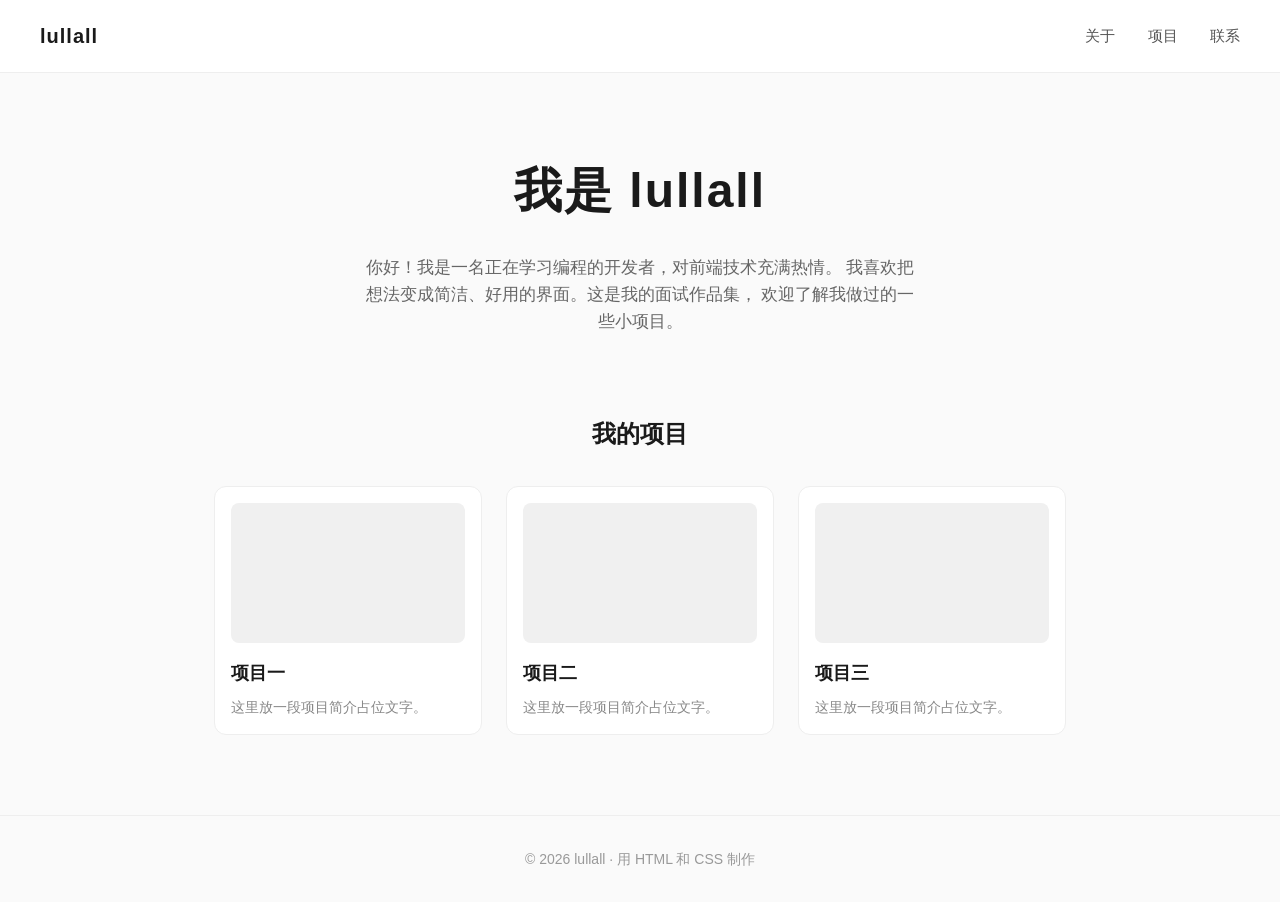
==== index.html @ cda95d5b "完成第一个极简主页" ====
<!DOCTYPE html>
<html lang="zh-CN">
<head>
  <meta charset="UTF-8">
  <meta name="viewport" content="width=device-width, initial-scale=1.0">
  <title>lullall · 个人主页</title>
  <link rel="stylesheet" href="style.css">
</head>
<body>
  <!-- 顶部导航栏 -->
  <header class="navbar">
    <div class="logo">lullall</div>
    <nav class="nav-links">
      <a href="#about">关于</a>
      <a href="#projects">项目</a>
      <a href="#contact">联系</a>
    </nav>
  </header>

  <!-- 主体内容 -->
  <main>
    <!-- 大标题 + 自我介绍 -->
    <section class="hero" id="about">
      <h1 class="title">我是 lullall</h1>
      <p class="intro">
        你好！我是一名正在学习编程的开发者，对前端技术充满热情。
        我喜欢把想法变成简洁、好用的界面。这是我的面试作品集，
        欢迎了解我做过的一些小项目。
      </p>
    </section>

    <!-- 项目卡片占位符 -->
    <section class="projects" id="projects">
      <h2 class="section-title">我的项目</h2>
      <div class="card-grid">
        <article class="card">
          <div class="card-thumb"></div>
          <h3 class="card-title">项目一</h3>
          <p class="card-desc">这里放一段项目简介占位文字。</p>
        </article>
        <article class="card">
          <div class="card-thumb"></div>
          <h3 class="card-title">项目二</h3>
          <p class="card-desc">这里放一段项目简介占位文字。</p>
        </article>
        <article class="card">
          <div class="card-thumb"></div>
          <h3 class="card-title">项目三</h3>
          <p class="card-desc">这里放一段项目简介占位文字。</p>
        </article>
      </div>
    </section>
  </main>

  <!-- 页脚 -->
  <footer class="footer" id="contact">
    <p>© 2026 lullall · 用 HTML 和 CSS 制作</p>
  </footer>
</body>
</html>
---- style.css ----
/* ===== 基础重置 ===== */
* {
  margin: 0;
  padding: 0;
  box-sizing: border-box;
}

body {
  font-family: -apple-system, BlinkMacSystemFont, "Segoe UI", "PingFang SC",
    "Microsoft YaHei", sans-serif;
  color: #1a1a1a;
  background: #fafafa;
  line-height: 1.6;
}

/* ===== 顶部导航栏 ===== */
.navbar {
  display: flex;
  align-items: center;
  justify-content: space-between;
  padding: 20px 40px;
  background: #ffffff;
  border-bottom: 1px solid #eee;
  position: sticky;
  top: 0;
  z-index: 10;
}

.logo {
  font-weight: 700;
  font-size: 20px;
  letter-spacing: 1px;
}

.nav-links a {
  margin-left: 28px;
  text-decoration: none;
  color: #555;
  font-size: 15px;
  transition: color 0.2s;
}

.nav-links a:hover {
  color: #1a1a1a;
}

/* ===== 主体 ===== */
main {
  max-width: 900px;
  margin: 0 auto;
  padding: 80px 24px;
}

/* 大标题 + 自我介绍 */
.hero {
  text-align: center;
  margin-bottom: 80px;
}

.title {
  font-size: 48px;
  font-weight: 800;
  letter-spacing: 2px;
  margin-bottom: 24px;
}

.intro {
  max-width: 560px;
  margin: 0 auto;
  color: #666;
  font-size: 17px;
}

/* ===== 项目卡片 ===== */
.section-title {
  font-size: 24px;
  font-weight: 700;
  margin-bottom: 32px;
  text-align: center;
}

.card-grid {
  display: grid;
  grid-template-columns: repeat(3, 1fr);
  gap: 24px;
}

.card {
  background: #ffffff;
  border: 1px solid #eee;
  border-radius: 12px;
  padding: 16px;
  transition: transform 0.2s, box-shadow 0.2s;
}

.card:hover {
  transform: translateY(-4px);
  box-shadow: 0 8px 24px rgba(0, 0, 0, 0.06);
}

.card-thumb {
  height: 140px;
  background: #f0f0f0;
  border-radius: 8px;
  margin-bottom: 16px;
}

.card-title {
  font-size: 18px;
  font-weight: 600;
  margin-bottom: 8px;
}

.card-desc {
  color: #888;
  font-size: 14px;
}

/* ===== 页脚 ===== */
.footer {
  text-align: center;
  padding: 32px 24px;
  color: #999;
  font-size: 14px;
  border-top: 1px solid #eee;
}

/* ===== 响应式：小屏幕适配 ===== */
@media (max-width: 720px) {
  .title {
    font-size: 36px;
  }
  .card-grid {
    grid-template-columns: 1fr;
  }
  .navbar {
    padding: 16px 20px;
  }
}
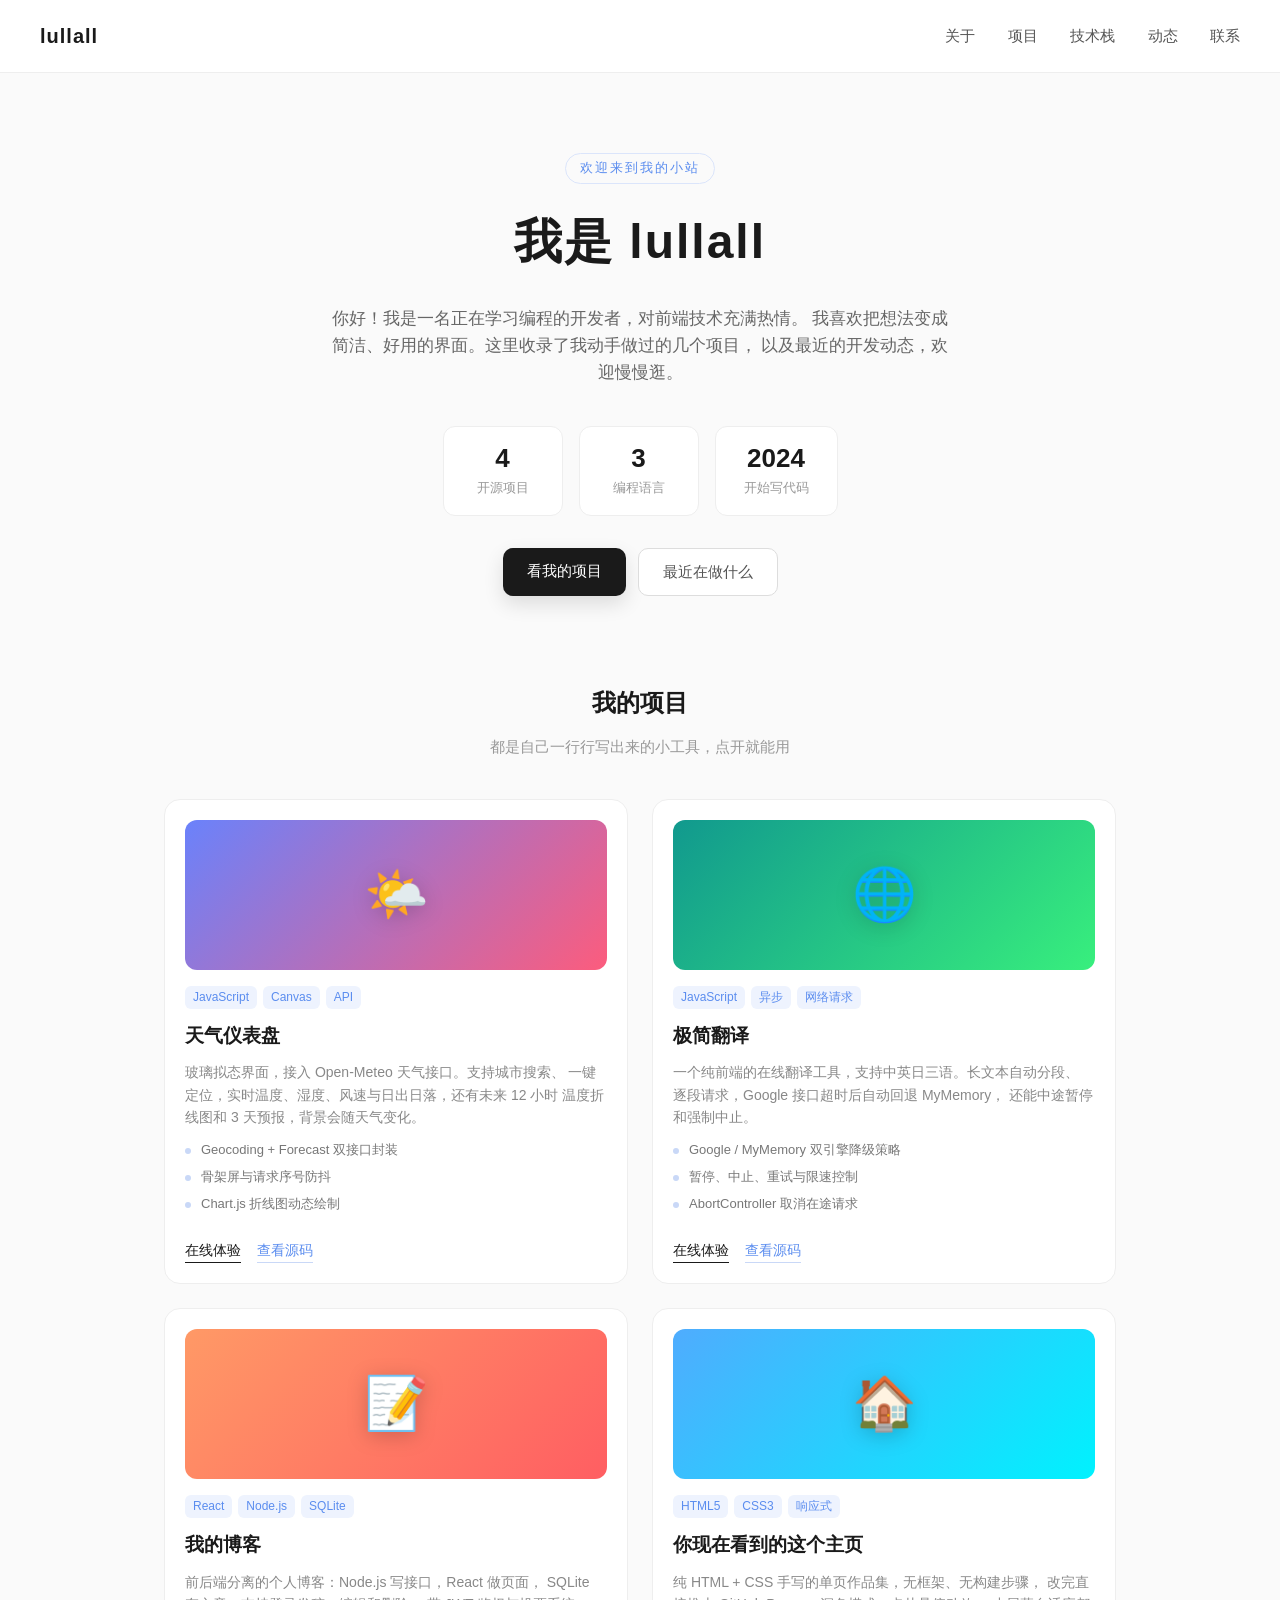
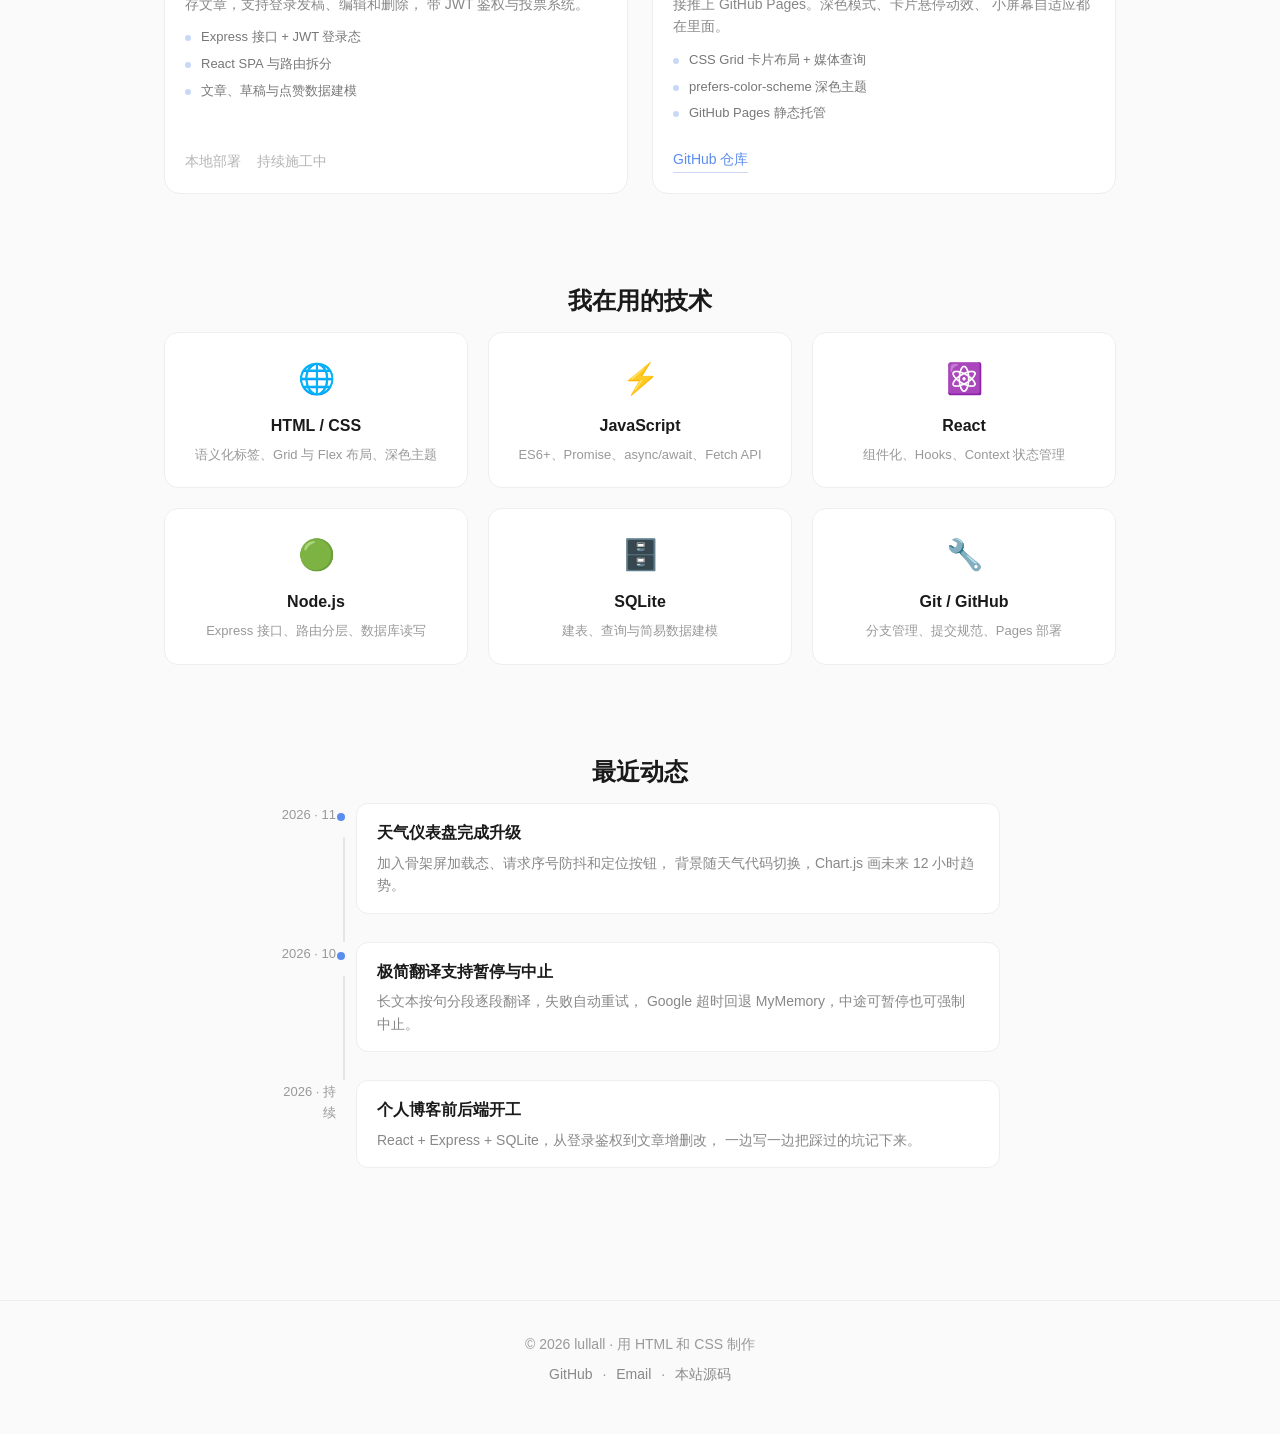
==== commit 6842536b: "更新博客：收录天气仪表盘与极简翻译项目，重写主页与说明文档" ====
--- a/index.html
+++ b/index.html
@@ -3,7 +3,8 @@
 <head>
   <meta charset="UTF-8">
   <meta name="viewport" content="width=device-width, initial-scale=1.0">
-  <title>lullall · 个人主页</title>
+  <title>lullall · 个人主页与作品集</title>
+  <meta name="description" content="lullall 的个人主页与作品集：天气仪表盘、AI 翻译工具、个人博客等练手项目。">
   <link rel="stylesheet" href="style.css">
 </head>
 <body>
@@ -13,6 +14,8 @@
     <nav class="nav-links">
       <a href="#about">关于</a>
       <a href="#projects">项目</a>
+      <a href="#stack">技术栈</a>
+      <a href="#timeline">动态</a>
       <a href="#contact">联系</a>
     </nav>
   </header>
@@ -21,40 +24,233 @@
   <main>
     <!-- 大标题 + 自我介绍 -->
     <section class="hero" id="about">
+      <p class="hero-eyebrow">欢迎来到我的小站</p>
       <h1 class="title">我是 lullall</h1>
       <p class="intro">
         你好！我是一名正在学习编程的开发者，对前端技术充满热情。
-        我喜欢把想法变成简洁、好用的界面。这是我的面试作品集，
-        欢迎了解我做过的一些小项目。
+        我喜欢把想法变成简洁、好用的界面。这里收录了我动手做过的几个项目，
+        以及最近的开发动态，欢迎慢慢逛。
       </p>
-    </section>
-
-    <!-- 项目卡片占位符 -->
+      <div class="hero-stats">
+        <div class="stat">
+          <span class="stat-num">4</span>
+          <span class="stat-label">开源项目</span>
+        </div>
+        <div class="stat">
+          <span class="stat-num">3</span>
+          <span class="stat-label">编程语言</span>
+        </div>
+        <div class="stat">
+          <span class="stat-num">2024</span>
+          <span class="stat-label">开始写代码</span>
+        </div>
+      </div>
+      <div class="hero-actions">
+        <a class="btn btn-primary" href="#projects">看我的项目</a>
+        <a class="btn btn-ghost" href="#timeline">最近在做什么</a>
+      </div>
+    </section>
+
+    <!-- 项目卡片 -->
     <section class="projects" id="projects">
       <h2 class="section-title">我的项目</h2>
+      <p class="section-sub">都是自己一行行写出来的小工具，点开就能用</p>
+
       <div class="card-grid">
-        <article class="card">
-          <div class="card-thumb"></div>
-          <h3 class="card-title">项目一</h3>
-          <p class="card-desc">这里放一段项目简介占位文字。</p>
-        </article>
-        <article class="card">
-          <div class="card-thumb"></div>
-          <h3 class="card-title">项目二</h3>
-          <p class="card-desc">这里放一段项目简介占位文字。</p>
-        </article>
-        <article class="card">
-          <div class="card-thumb"></div>
-          <h3 class="card-title">项目三</h3>
-          <p class="card-desc">这里放一段项目简介占位文字。</p>
-        </article>
-      </div>
+        <!-- 天气仪表盘 -->
+        <article class="card">
+          <div class="card-thumb card-thumb--weather" aria-hidden="true">
+            <span class="thumb-glyph">🌤️</span>
+          </div>
+          <div class="card-tags">
+            <span class="tag">JavaScript</span>
+            <span class="tag">Canvas</span>
+            <span class="tag">API</span>
+          </div>
+          <h3 class="card-title">天气仪表盘</h3>
+          <p class="card-desc">
+            玻璃拟态界面，接入 Open-Meteo 天气接口。支持城市搜索、
+            一键定位，实时温度、湿度、风速与日出日落，还有未来 12 小时
+            温度折线图和 3 天预报，背景会随天气变化。
+          </p>
+          <ul class="card-points">
+            <li>Geocoding + Forecast 双接口封装</li>
+            <li>骨架屏与请求序号防抖</li>
+            <li>Chart.js 折线图动态绘制</li>
+          </ul>
+          <div class="card-links">
+            <a href="projects/weather-dashboard/" class="card-link card-link--demo">在线体验</a>
+            <a href="projects/weather-dashboard/" class="card-link card-link--code">查看源码</a>
+          </div>
+        </article>
+
+        <!-- 极简翻译 -->
+        <article class="card">
+          <div class="card-thumb card-thumb--translator" aria-hidden="true">
+            <span class="thumb-glyph">🌐</span>
+          </div>
+          <div class="card-tags">
+            <span class="tag">JavaScript</span>
+            <span class="tag">异步</span>
+            <span class="tag">网络请求</span>
+          </div>
+          <h3 class="card-title">极简翻译</h3>
+          <p class="card-desc">
+            一个纯前端的在线翻译工具，支持中英日三语。长文本自动分段、
+            逐段请求，Google 接口超时后自动回退 MyMemory，
+            还能中途暂停和强制中止。
+          </p>
+          <ul class="card-points">
+            <li>Google / MyMemory 双引擎降级策略</li>
+            <li>暂停、中止、重试与限速控制</li>
+            <li>AbortController 取消在途请求</li>
+          </ul>
+          <div class="card-links">
+            <a href="projects/translator-app/" class="card-link card-link--demo">在线体验</a>
+            <a href="projects/translator-app/" class="card-link card-link--code">查看源码</a>
+          </div>
+        </article>
+
+        <!-- VIP 博客 -->
+        <article class="card">
+          <div class="card-thumb card-thumb--blog" aria-hidden="true">
+            <span class="thumb-glyph">📝</span>
+          </div>
+          <div class="card-tags">
+            <span class="tag">React</span>
+            <span class="tag">Node.js</span>
+            <span class="tag">SQLite</span>
+          </div>
+          <h3 class="card-title">我的博客</h3>
+          <p class="card-desc">
+            前后端分离的个人博客：Node.js 写接口，React 做页面，
+            SQLite 存文章，支持登录发稿、编辑和删除，
+            带 JWT 鉴权与投票系统。
+          </p>
+          <ul class="card-points">
+            <li>Express 接口 + JWT 登录态</li>
+            <li>React SPA 与路由拆分</li>
+            <li>文章、草稿与点赞数据建模</li>
+          </ul>
+          <div class="card-links">
+            <span class="card-link card-link--soon">本地部署</span>
+            <span class="card-link card-link--soon">持续施工中</span>
+          </div>
+        </article>
+
+        <!-- 本仓库 / 个人主页 -->
+        <article class="card">
+          <div class="card-thumb card-thumb--home" aria-hidden="true">
+            <span class="thumb-glyph">🏠</span>
+          </div>
+          <div class="card-tags">
+            <span class="tag">HTML5</span>
+            <span class="tag">CSS3</span>
+            <span class="tag">响应式</span>
+          </div>
+          <h3 class="card-title">你现在看到的这个主页</h3>
+          <p class="card-desc">
+            纯 HTML + CSS 手写的单页作品集，无框架、无构建步骤，
+            改完直接推上 GitHub Pages。深色模式、卡片悬停动效、
+            小屏幕自适应都在里面。
+          </p>
+          <ul class="card-points">
+            <li>CSS Grid 卡片布局 + 媒体查询</li>
+            <li>prefers-color-scheme 深色主题</li>
+            <li>GitHub Pages 静态托管</li>
+          </ul>
+          <div class="card-links">
+            <a href="https://github.com/lullall/my-first-project" class="card-link card-link--code">GitHub 仓库</a>
+          </div>
+        </article>
+      </div>
+    </section>
+
+    <!-- 技术栈 -->
+    <section class="stack" id="stack">
+      <h2 class="section-title">我在用的技术</h2>
+      <div class="stack-grid">
+        <div class="stack-item">
+          <span class="stack-glyph" aria-hidden="true">🌐</span>
+          <h3 class="stack-name">HTML / CSS</h3>
+          <p class="stack-desc">语义化标签、Grid 与 Flex 布局、深色主题</p>
+        </div>
+        <div class="stack-item">
+          <span class="stack-glyph" aria-hidden="true">⚡</span>
+          <h3 class="stack-name">JavaScript</h3>
+          <p class="stack-desc">ES6+、Promise、async/await、Fetch API</p>
+        </div>
+        <div class="stack-item">
+          <span class="stack-glyph" aria-hidden="true">⚛️</span>
+          <h3 class="stack-name">React</h3>
+          <p class="stack-desc">组件化、Hooks、Context 状态管理</p>
+        </div>
+        <div class="stack-item">
+          <span class="stack-glyph" aria-hidden="true">🟢</span>
+          <h3 class="stack-name">Node.js</h3>
+          <p class="stack-desc">Express 接口、路由分层、数据库读写</p>
+        </div>
+        <div class="stack-item">
+          <span class="stack-glyph" aria-hidden="true">🗄️</span>
+          <h3 class="stack-name">SQLite</h3>
+          <p class="stack-desc">建表、查询与简易数据建模</p>
+        </div>
+        <div class="stack-item">
+          <span class="stack-glyph" aria-hidden="true">🔧</span>
+          <h3 class="stack-name">Git / GitHub</h3>
+          <p class="stack-desc">分支管理、提交规范、Pages 部署</p>
+        </div>
+      </div>
+    </section>
+
+    <!-- 博客动态 -->
+    <section class="timeline" id="timeline">
+      <h2 class="section-title">最近动态</h2>
+      <ol class="timeline-list">
+        <li class="timeline-item">
+          <span class="timeline-date">2026 · 11</span>
+          <div class="timeline-body">
+            <h3 class="timeline-title">天气仪表盘完成升级</h3>
+            <p class="timeline-text">
+              加入骨架屏加载态、请求序号防抖和定位按钮，
+              背景随天气代码切换，Chart.js 画未来 12 小时趋势。
+            </p>
+          </div>
+        </li>
+        <li class="timeline-item">
+          <span class="timeline-date">2026 · 10</span>
+          <div class="timeline-body">
+            <h3 class="timeline-title">极简翻译支持暂停与中止</h3>
+            <p class="timeline-text">
+              长文本按句分段逐段翻译，失败自动重试，
+              Google 超时回退 MyMemory，中途可暂停也可强制中止。
+            </p>
+          </div>
+        </li>
+        <li class="timeline-item">
+          <span class="timeline-date">2026 · 持续</span>
+          <div class="timeline-body">
+            <h3 class="timeline-title">个人博客前后端开工</h3>
+            <p class="timeline-text">
+              React + Express + SQLite，从登录鉴权到文章增删改，
+              一边写一边把踩过的坑记下来。
+            </p>
+          </div>
+        </li>
+      </ol>
     </section>
   </main>
 
   <!-- 页脚 -->
   <footer class="footer" id="contact">
-    <p>© 2026 lullall · 用 HTML 和 CSS 制作</p>
+    <p class="footer-line">© 2026 lullall · 用 HTML 和 CSS 制作</p>
+    <p class="footer-links">
+      <a href="https://github.com/lullall">GitHub</a>
+      <span aria-hidden="true">·</span>
+      <a href="mailto:3560838898@qq.com">Email</a>
+      <span aria-hidden="true">·</span>
+      <a href="https://github.com/lullall/my-first-project">本站源码</a>
+    </p>
   </footer>
 </body>
 </html>
--- a/style.css
+++ b/style.css
@@ -11,6 +11,57 @@
   color: #1a1a1a;
   background: #fafafa;
   line-height: 1.6;
+}
+
+/* 深色模式：跟随系统偏好 */
+@media (prefers-color-scheme: dark) {
+  body {
+    color: #e8e8e8;
+    background: #16181d;
+  }
+  .navbar {
+    background: #1e2128;
+    border-bottom-color: #2b2f38;
+  }
+  .nav-links a,
+  .logo {
+    color: #c9cdd4;
+  }
+  .nav-links a:hover {
+    color: #ffffff;
+  }
+  .card,
+  .stack-item,
+  .timeline-body {
+    background: #1e2128;
+    border-color: #2b2f38;
+  }
+  .card-title,
+  .stack-name,
+  .timeline-title {
+    color: #f0f2f5;
+  }
+  .card-desc,
+  .stack-desc,
+  .timeline-text {
+    color: #9aa1ab;
+  }
+  .card-points {
+    color: #a8b0bb;
+  }
+  .card-points li::before {
+    background: #5b8def;
+  }
+  .card-thumb {
+    filter: saturate(0.92);
+  }
+  .footer {
+    border-top-color: #2b2f38;
+    color: #8b929c;
+  }
+  .footer-links a {
+    color: #9aa1ab;
+  }
 }
 
 /* ===== 顶部导航栏 ===== */
@@ -46,15 +97,26 @@
 
 /* ===== 主体 ===== */
 main {
-  max-width: 900px;
+  max-width: 1000px;
   margin: 0 auto;
   padding: 80px 24px;
 }
 
-/* 大标题 + 自我介绍 */
+/* ===== 大标题 + 自我介绍 ===== */
 .hero {
   text-align: center;
-  margin-bottom: 80px;
+  margin-bottom: 88px;
+}
+
+.hero-eyebrow {
+  display: inline-block;
+  font-size: 13px;
+  letter-spacing: 2px;
+  color: #5b8def;
+  border: 1px solid #dbe5fb;
+  border-radius: 999px;
+  padding: 4px 14px;
+  margin-bottom: 20px;
 }
 
 .title {
@@ -65,31 +127,105 @@
 }
 
 .intro {
-  max-width: 560px;
+  max-width: 620px;
   margin: 0 auto;
   color: #666;
   font-size: 17px;
 }
 
-/* ===== 项目卡片 ===== */
+/* 数据小卡片 */
+.hero-stats {
+  display: flex;
+  justify-content: center;
+  gap: 16px;
+  margin: 40px 0 32px;
+  flex-wrap: wrap;
+}
+
+.stat {
+  background: #ffffff;
+  border: 1px solid #eee;
+  border-radius: 12px;
+  padding: 16px 28px;
+  min-width: 120px;
+}
+
+.stat-num {
+  display: block;
+  font-size: 26px;
+  font-weight: 700;
+  line-height: 1.2;
+}
+
+.stat-label {
+  display: block;
+  font-size: 13px;
+  color: #999;
+  margin-top: 4px;
+}
+
+/* 行动按钮 */
+.hero-actions {
+  display: flex;
+  justify-content: center;
+  gap: 12px;
+  flex-wrap: wrap;
+}
+
+.btn {
+  display: inline-block;
+  padding: 11px 24px;
+  border-radius: 10px;
+  font-size: 15px;
+  text-decoration: none;
+  transition: transform 0.2s, box-shadow 0.2s, opacity 0.2s;
+}
+
+.btn:hover {
+  transform: translateY(-2px);
+}
+
+.btn-primary {
+  background: #1a1a1a;
+  color: #ffffff;
+  box-shadow: 0 8px 20px rgba(0, 0, 0, 0.12);
+}
+
+.btn-ghost {
+  border: 1px solid #ddd;
+  color: #555;
+  background: #ffffff;
+}
+
+/* ===== 通用小节标题 ===== */
 .section-title {
   font-size: 24px;
   font-weight: 700;
-  margin-bottom: 32px;
+  margin-bottom: 12px;
   text-align: center;
 }
 
+.section-sub {
+  text-align: center;
+  color: #999;
+  font-size: 15px;
+  margin-bottom: 40px;
+}
+
+/* ===== 项目卡片 ===== */
 .card-grid {
   display: grid;
-  grid-template-columns: repeat(3, 1fr);
+  grid-template-columns: repeat(2, 1fr);
   gap: 24px;
 }
 
 .card {
   background: #ffffff;
   border: 1px solid #eee;
-  border-radius: 12px;
-  padding: 16px;
+  border-radius: 16px;
+  padding: 20px;
+  display: flex;
+  flex-direction: column;
   transition: transform 0.2s, box-shadow 0.2s;
 }
 
@@ -98,31 +234,250 @@
   box-shadow: 0 8px 24px rgba(0, 0, 0, 0.06);
 }
 
+/* 卡片配图区：用渐变 + 图标代替截图 */
 .card-thumb {
-  height: 140px;
-  background: #f0f0f0;
-  border-radius: 8px;
+  height: 150px;
+  border-radius: 12px;
   margin-bottom: 16px;
+  display: flex;
+  align-items: center;
+  justify-content: center;
+}
+
+.thumb-glyph {
+  font-size: 52px;
+  filter: drop-shadow(0 4px 10px rgba(0, 0, 0, 0.18));
+}
+
+.card-thumb--weather {
+  background: linear-gradient(135deg, #6a82fb 0%, #fc5c7d 100%);
+}
+
+.card-thumb--translator {
+  background: linear-gradient(135deg, #11998e 0%, #38ef7d 100%);
+}
+
+.card-thumb--blog {
+  background: linear-gradient(135deg, #ff9966 0%, #ff5e62 100%);
+}
+
+.card-thumb--home {
+  background: linear-gradient(135deg, #4facfe 0%, #00f2fe 100%);
+}
+
+/* 技术标签 */
+.card-tags {
+  display: flex;
+  flex-wrap: wrap;
+  gap: 6px;
+  margin-bottom: 12px;
+}
+
+.tag {
+  font-size: 12px;
+  color: #5b8def;
+  background: #eef3fe;
+  border-radius: 6px;
+  padding: 2px 8px;
 }
 
 .card-title {
-  font-size: 18px;
+  font-size: 19px;
   font-weight: 600;
-  margin-bottom: 8px;
+  margin-bottom: 10px;
 }
 
 .card-desc {
   color: #888;
   font-size: 14px;
+  margin-bottom: 12px;
+}
+
+/* 要点列表 */
+.card-points {
+  list-style: none;
+  margin-bottom: 18px;
+}
+
+.card-points li {
+  position: relative;
+  padding-left: 16px;
+  font-size: 13px;
+  color: #777;
+  margin-bottom: 6px;
+}
+
+.card-points li::before {
+  content: "";
+  position: absolute;
+  left: 0;
+  top: 8px;
+  width: 6px;
+  height: 6px;
+  border-radius: 50%;
+  background: #c9d8f7;
+}
+
+/* 卡片底部链接：始终贴底对齐 */
+.card-links {
+  display: flex;
+  gap: 16px;
+  margin-top: auto;
+}
+
+.card-link {
+  font-size: 14px;
+  text-decoration: none;
+  font-weight: 500;
+}
+
+.card-link--demo {
+  color: #1a1a1a;
+  border-bottom: 1px solid #1a1a1a;
+  padding-bottom: 1px;
+}
+
+.card-link--code {
+  color: #5b8def;
+  border-bottom: 1px solid #c9d8f7;
+  padding-bottom: 1px;
+}
+
+.card-link--soon {
+  color: #b5b5b5;
+  cursor: default;
+}
+
+/* ===== 技术栈 ===== */
+.stack {
+  margin-top: 88px;
+  margin-bottom: 88px;
+}
+
+.stack-grid {
+  display: grid;
+  grid-template-columns: repeat(3, 1fr);
+  gap: 20px;
+}
+
+.stack-item {
+  background: #ffffff;
+  border: 1px solid #eee;
+  border-radius: 14px;
+  padding: 22px 20px;
+  text-align: center;
+  transition: transform 0.2s;
+}
+
+.stack-item:hover {
+  transform: translateY(-3px);
+}
+
+.stack-glyph {
+  font-size: 30px;
+}
+
+.stack-name {
+  font-size: 16px;
+  font-weight: 600;
+  margin: 10px 0 6px;
+}
+
+.stack-desc {
+  font-size: 13px;
+  color: #999;
+}
+
+/* ===== 博客动态 ===== */
+.timeline {
+  margin-bottom: 24px;
+}
+
+.timeline-list {
+  list-style: none;
+  max-width: 720px;
+  margin: 0 auto;
+}
+
+.timeline-item {
+  display: flex;
+  gap: 20px;
+  padding-bottom: 28px;
+  position: relative;
+}
+
+/* 左侧竖线 */
+.timeline-item:not(:last-child)::before {
+  content: "";
+  position: absolute;
+  left: 63px;
+  top: 34px;
+  bottom: 0;
+  width: 2px;
+  background: #e6e6e6;
+}
+
+.timeline-item:not(:last-child)::after {
+  content: "";
+  position: absolute;
+  left: 57px;
+  top: 10px;
+  width: 8px;
+  height: 8px;
+  border-radius: 50%;
+  background: #5b8def;
+}
+
+.timeline-date {
+  flex: 0 0 56px;
+  font-size: 13px;
+  color: #999;
+  text-align: right;
+  padding-top: 2px;
+  font-variant-numeric: tabular-nums;
+}
+
+.timeline-body {
+  background: #ffffff;
+  border: 1px solid #eee;
+  border-radius: 12px;
+  padding: 16px 20px;
+  flex: 1;
+}
+
+.timeline-title {
+  font-size: 16px;
+  font-weight: 600;
+  margin-bottom: 6px;
+}
+
+.timeline-text {
+  font-size: 14px;
+  color: #888;
 }
 
 /* ===== 页脚 ===== */
 .footer {
   text-align: center;
-  padding: 32px 24px;
+  padding: 32px 24px 48px;
   color: #999;
   font-size: 14px;
   border-top: 1px solid #eee;
+}
+
+.footer-links {
+  margin-top: 8px;
+}
+
+.footer-links a {
+  color: #888;
+  text-decoration: none;
+  margin: 0 6px;
+}
+
+.footer-links a:hover {
+  color: #1a1a1a;
+  text-decoration: underline;
 }
 
 /* ===== 响应式：小屏幕适配 ===== */
@@ -133,7 +488,20 @@
   .card-grid {
     grid-template-columns: 1fr;
   }
+  .stack-grid {
+    grid-template-columns: 1fr;
+  }
   .navbar {
     padding: 16px 20px;
   }
-}
+  .nav-links a {
+    margin-left: 16px;
+    font-size: 14px;
+  }
+  main {
+    padding: 56px 20px;
+  }
+  .hero {
+    margin-bottom: 64px;
+  }
+}
